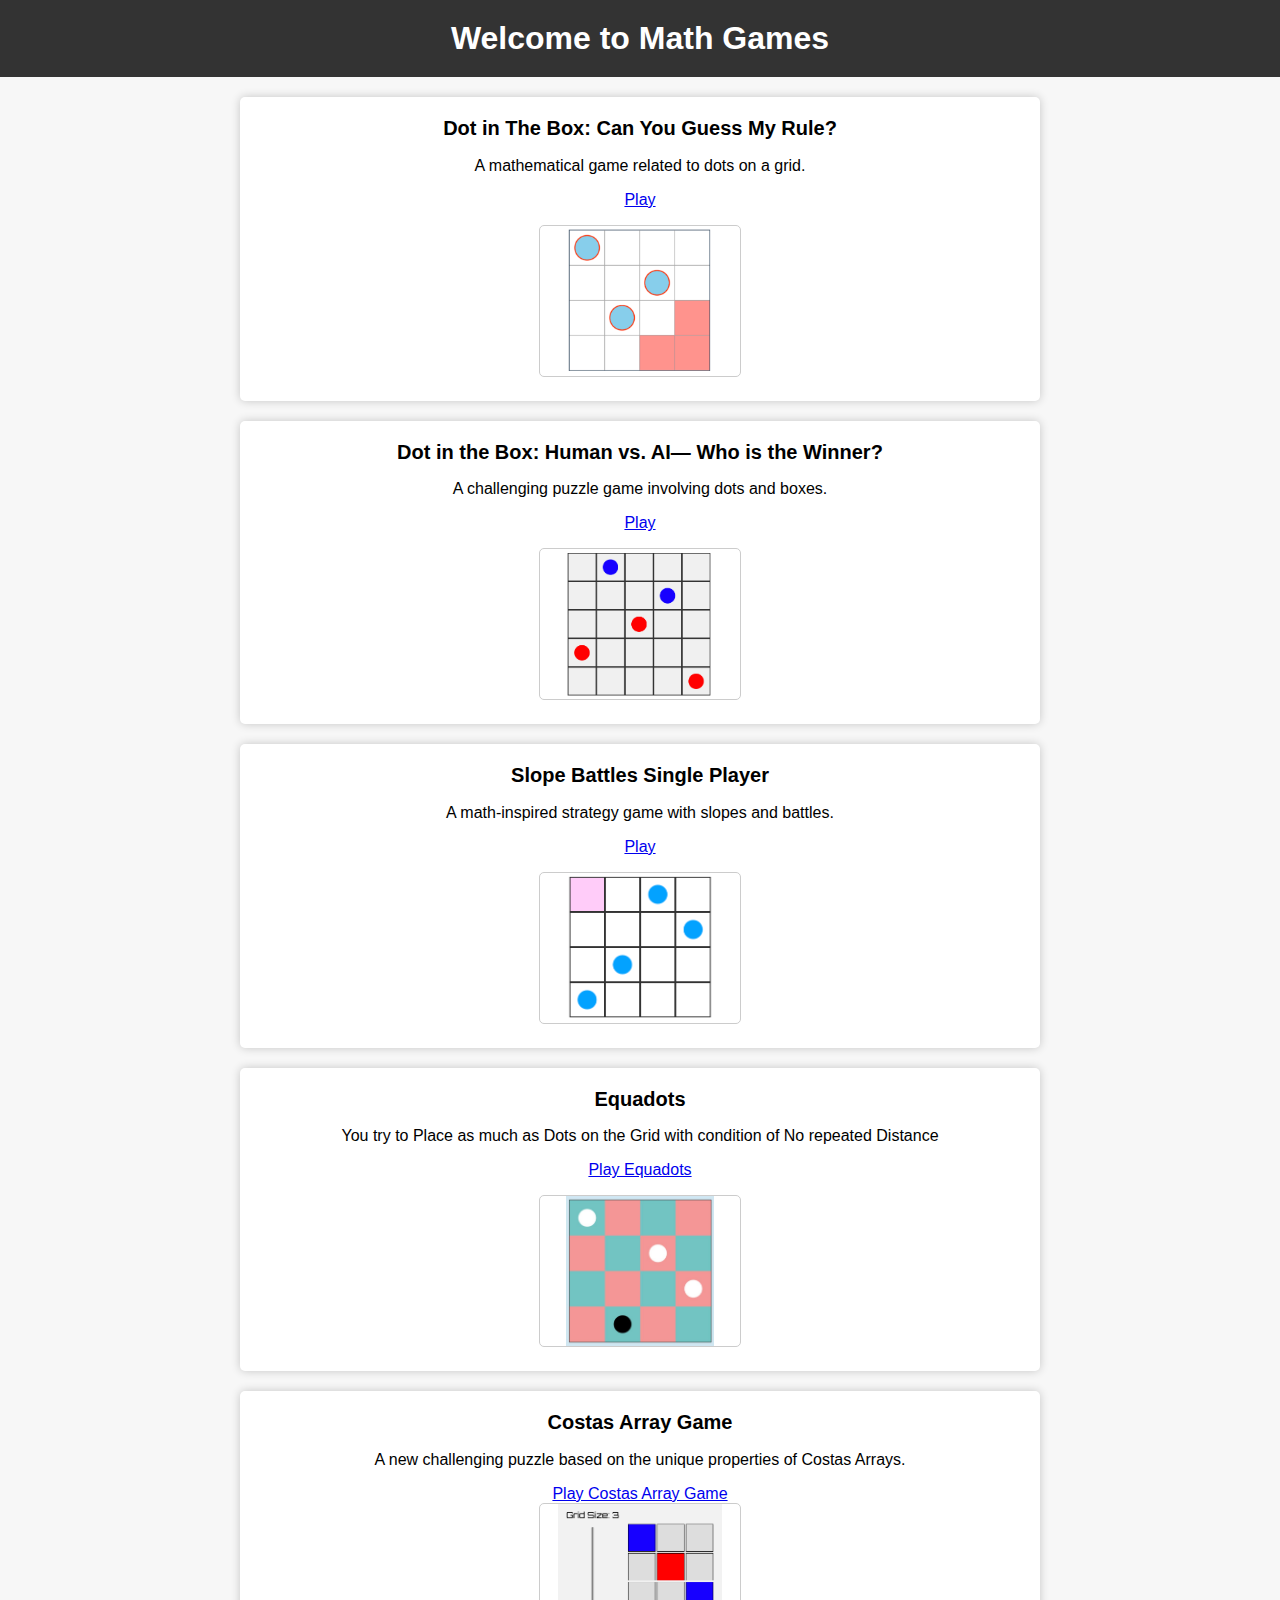
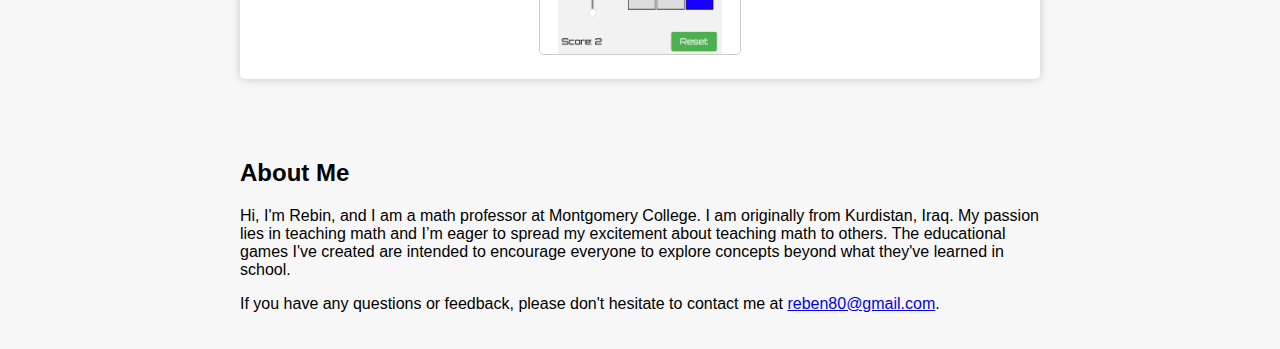
==== index.html @ d3ee6413 "Update index.html" ====
<!DOCTYPE html>
<html>
<head>
    <title>Math Games</title>
    <style>
        body {
            font-family: Arial, sans-serif;
            background-color: #f7f7f7;
            margin: 0;
            padding: 0;
        }

        header {
            background-color: #333;
            color: #fff;
            text-align: center;
            padding: 20px 0;
        }

        h1 {
            margin: 0;
        }

        .container {
            max-width: 800px;
            margin: 0 auto;
            padding: 20px;
        }

        .game {
            background-color: #fff;
            padding: 20px;
            border-radius: 5px;
            box-shadow: 0 0 10px rgba(0, 0, 0, 0.2);
            text-align: center;
            margin-bottom: 20px;
            transition: transform 0.3s;
        }

        .game:hover {
            transform: translateY(-5px);
        }

        .game h2 {
            font-size: 20px;
            margin-top: 0;
        }

        .game p {
            font-size: 16px;
        }

        .screenshot {
            width: 200px; /* Set a fixed width for all images */
            height: 150px; /* Set a fixed height for all images */
            object-fit: contain; /* Maintain aspect ratio and fit within the specified size */
            border: 1px solid #ccc;
            border-radius: 5px;
        }

        .about-me {
            background-color: #fff;
            padding: 20px;
            border-radius: 5px;
            box-shadow: 0 0 10px rgba(0, 0, 0, 0.2);
            text-align: center;
            margin-bottom: 20px;
        }
    </style>
</head>
<body>
    <header>
        <h1>Welcome to Math Games</h1>
    </header>

    <div class="container">
        <div class="game">
            <h2> Dot in The Box: Can You Guess My Rule?</h2>
            <p>A mathematical game related to dots on a grid.</p>
            <p><a href="https://reben80.github.io/DOTintBoxMax/">Play</a></p>
            <img src="screenshot_dotintboxmax.jpg" alt="Screenshot of DOTintBoxMax" class="screenshot">
        </div>
        
        <div class="game">
            <h2>Dot in the Box: Human vs. AI— Who is the Winner? </h2>
            <p>A challenging puzzle game involving dots and boxes.</p>
            <p><a href="https://reben80.github.io/DotsInBox/">Play </a></p>
            <img src="screenshot_dotsinbox.jpg" alt="Screenshot of DotsInBox" class="screenshot">
        </div>

        <div class="game">
            <h2>Slope Battles Single Player</h2>
            <p>A math-inspired strategy game with slopes and battles.</p>
            <p><a href="https://reben80.github.io/SlopeBattles/">Play </a></p>
            <img src="screenshot_slopebattles.jpg" alt="Screenshot of Slope Battles Single Player" class="screenshot">
        </div>
    
     <div class="game">
            <h2>Equadots  </h2>
            <p>You try to Place as much as Dots on the Grid with condition of No repeated Distance</p>
            <p><a href="https://reben80.github.io/Dquadots/">Play Equadots</a></p>
            <img src="equadots.JPG" alt="Single Player" class="screenshot">
        </div>

    <div class="game">
            <h2>Costas Array Game</h2>
            <p>A new challenging puzzle based on the unique properties of Costas Arrays.</p>
             <a href="costas-array-game.html">Play Costas Array Game</a>
            <!-- Optionally, add a screenshot -->
            <div>
            <img src="costasarray.jpg" alt="Screenshot of Costas Array Game" class="screenshot">
            </div>
        </div>
    </div>
    <div class="about-me-box">
            <div class="container">
                <h2>About Me</h2>
                <p>Hi, I'm Rebin, and I am a math professor at Montgomery College. I am originally from Kurdistan, Iraq. 
                    My passion lies in teaching math and I’m eager to spread my excitement about teaching math to others. 
                    The educational games I've created are intended to encourage everyone to explore concepts beyond what they've learned in school.</p>
                <p>If you have any questions or feedback, please don't hesitate to contact me at <a href="reben80@gmail.com">reben80@gmail.com</a>.</p>

        </div>
</body>
</html>
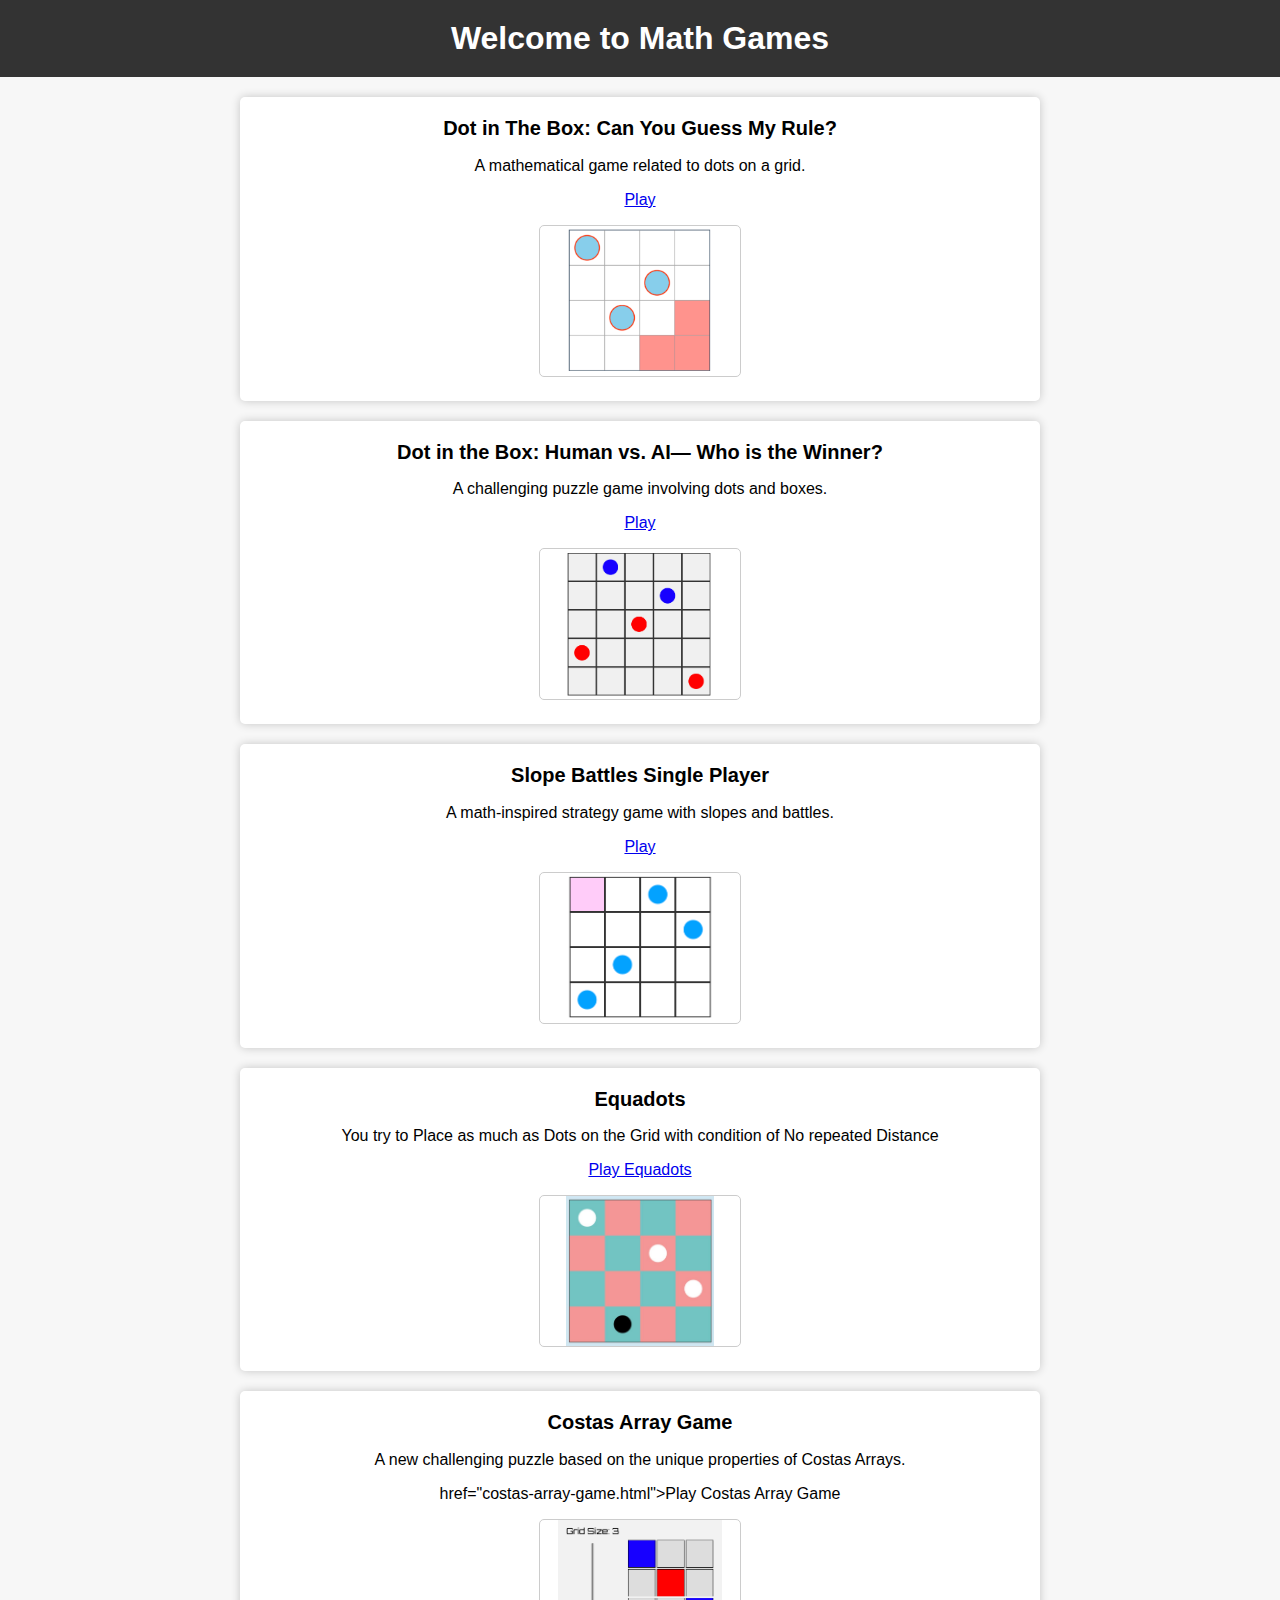
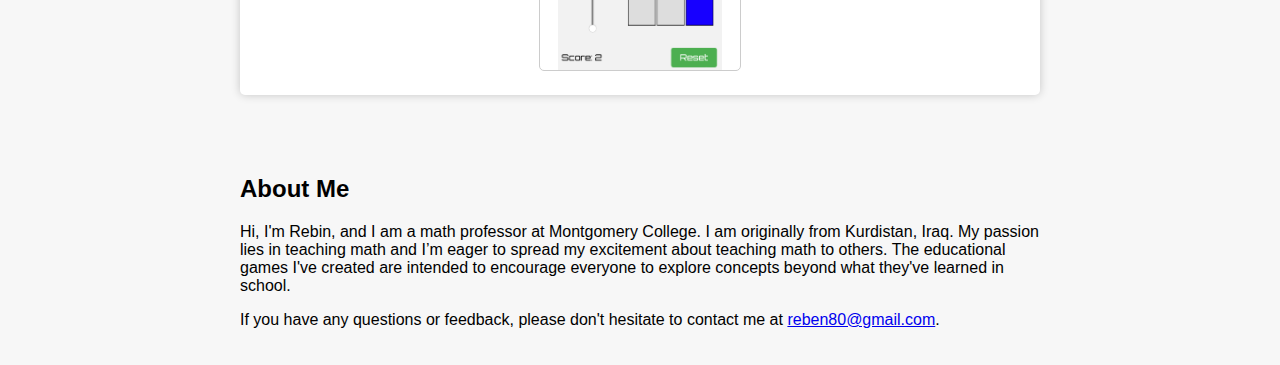
==== commit 741628f1: "Update index.html" ====
--- a/index.html
+++ b/index.html
@@ -105,7 +105,7 @@
     <div class="game">
             <h2>Costas Array Game</h2>
             <p>A new challenging puzzle based on the unique properties of Costas Arrays.</p>
-             <a href="costas-array-game.html">Play Costas Array Game</a>
+             <p></p> href="costas-array-game.html">Play Costas Array Game</p>
             <!-- Optionally, add a screenshot -->
             <div>
             <img src="costasarray.jpg" alt="Screenshot of Costas Array Game" class="screenshot">
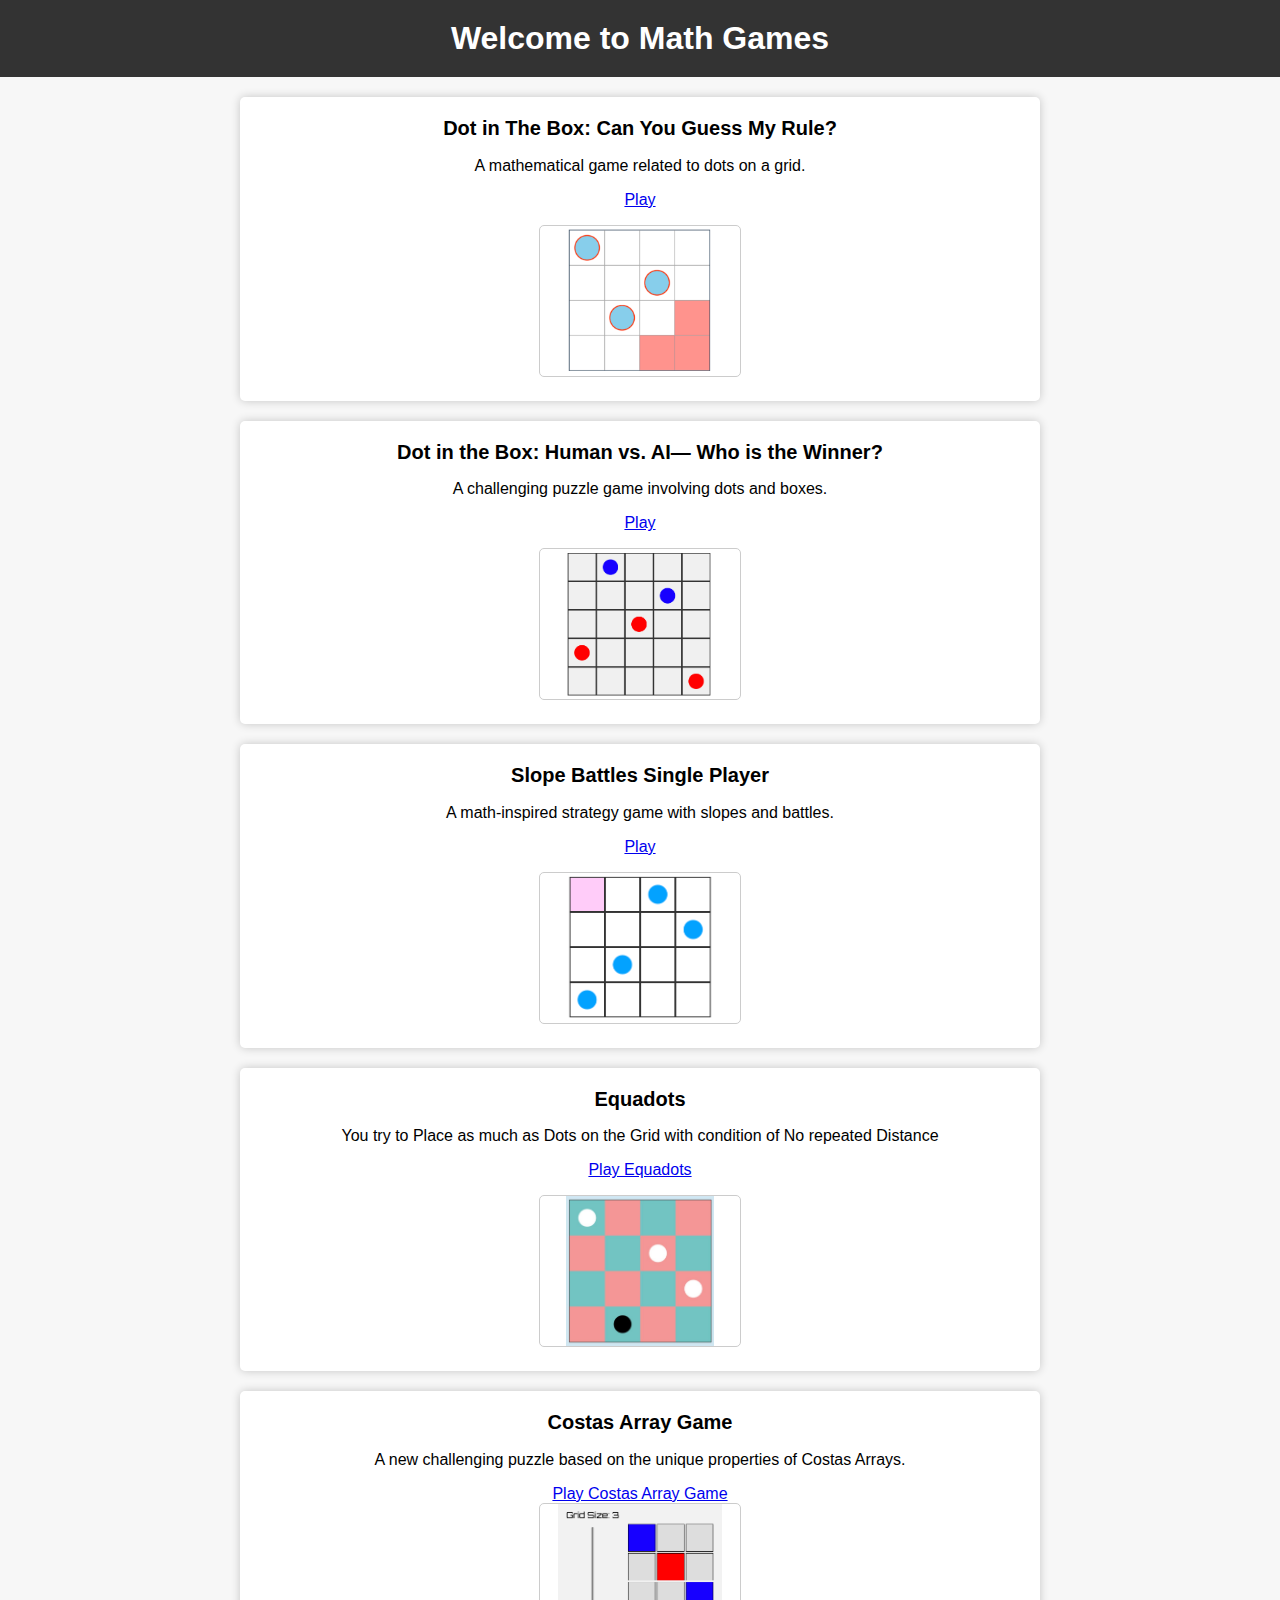
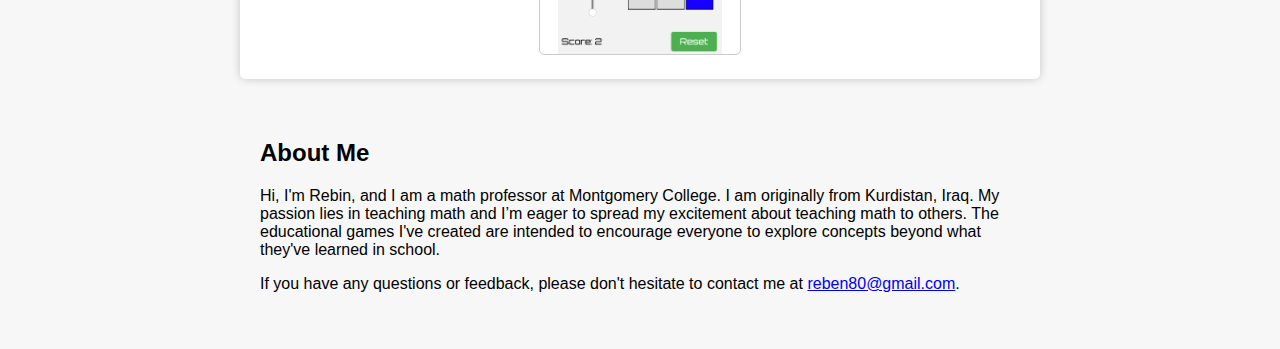
==== commit 0fe4990e: "Update index.html" ====
--- a/index.html
+++ b/index.html
@@ -103,15 +103,14 @@
         </div>
 
     <div class="game">
-            <h2>Costas Array Game</h2>
-            <p>A new challenging puzzle based on the unique properties of Costas Arrays.</p>
-             <p></p> href="costas-array-game.html">Play Costas Array Game</p>
-            <!-- Optionally, add a screenshot -->
-            <div>
-            <img src="costasarray.jpg" alt="Screenshot of Costas Array Game" class="screenshot">
-            </div>
-        </div>
+    <h2>Costas Array Game</h2>
+    <p>A new challenging puzzle based on the unique properties of Costas Arrays.</p>
+    <a href="costas-array-game.html">Play Costas Array Game</a>
+    <div class="game-image">
+        <img src="costasarray.jpg" alt="Screenshot of Costas Array Game" class="screenshot">
     </div>
+</div>
+
     <div class="about-me-box">
             <div class="container">
                 <h2>About Me</h2>
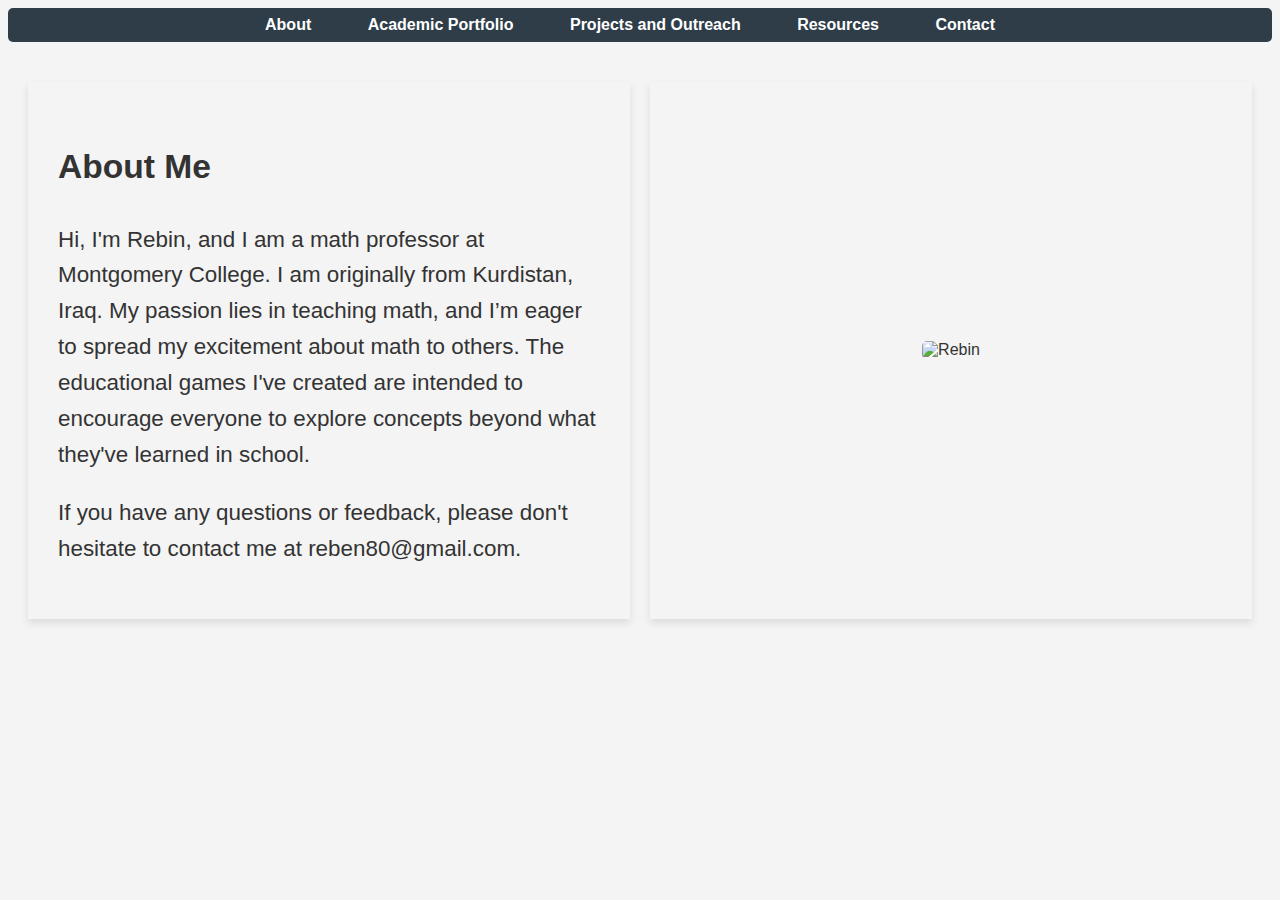
==== commit 653c0db0: "Add files via upload" ====
--- a/index.html
+++ b/index.html
@@ -1,124 +1,53 @@
 <!DOCTYPE html>
 <html>
 <head>
-    <title>Math Games</title>
-    <style>
-        body {
-            font-family: Arial, sans-serif;
-            background-color: #f7f7f7;
-            margin: 0;
-            padding: 0;
-        }
-
-        header {
-            background-color: #333;
-            color: #fff;
-            text-align: center;
-            padding: 20px 0;
-        }
-
-        h1 {
-            margin: 0;
-        }
-
-        .container {
-            max-width: 800px;
-            margin: 0 auto;
-            padding: 20px;
-        }
-
-        .game {
-            background-color: #fff;
-            padding: 20px;
-            border-radius: 5px;
-            box-shadow: 0 0 10px rgba(0, 0, 0, 0.2);
-            text-align: center;
-            margin-bottom: 20px;
-            transition: transform 0.3s;
-        }
-
-        .game:hover {
-            transform: translateY(-5px);
-        }
-
-        .game h2 {
-            font-size: 20px;
-            margin-top: 0;
-        }
-
-        .game p {
-            font-size: 16px;
-        }
-
-        .screenshot {
-            width: 200px; /* Set a fixed width for all images */
-            height: 150px; /* Set a fixed height for all images */
-            object-fit: contain; /* Maintain aspect ratio and fit within the specified size */
-            border: 1px solid #ccc;
-            border-radius: 5px;
-        }
-
-        .about-me {
-            background-color: #fff;
-            padding: 20px;
-            border-radius: 5px;
-            box-shadow: 0 0 10px rgba(0, 0, 0, 0.2);
-            text-align: center;
-            margin-bottom: 20px;
-        }
-    </style>
+    <title>Rebin - Math Professor</title>
+    <link rel="stylesheet" type="text/css" href="style.css">
 </head>
 <body>
     <header>
-        <h1>Welcome to Math Games</h1>
+        <nav>
+            <ul>
+                <li><a href="index.html">About</a></li>
+                <li class="dropdown">
+                    <a href="javascript:void(0)">Academic Portfolio</a>
+                    <div class="dropdown-content">
+                        <a href="cv.html">Curriculum Vitae (CV)</a>
+                        <a href="teaching_philosophy.html">Teaching Philosophy</a>
+                        <a href="publications.html">Publications</a>
+                        <a href="https://github.com/Reben80" target="_blank">Repositories</a>
+                    </div>
+                </li>
+                <li class="dropdown">
+                    <a href="javascript:void(0)">Projects and Outreach</a>
+                    <div class="dropdown-content">
+                        <a href="games/">Mathematical Game</a>
+                        <a href="#blog">Blog</a>
+                    </div>
+                </li>
+                <li class="dropdown">
+                    <a href="javascript:void(0)">Resources</a>
+                    <div class="dropdown-content">
+                        <!-- Add links to your teaching resources and recommended readings here -->
+                        <a href="#resources">Teaching Resources</a>
+                        <a href="#readings">Recommended Readings</a>
+                    </div>
+                </li>
+                <!-- Gallery and Contact can be single items if they do not have submenus -->
+                <!-- Add Gallery here if you decide to include it -->
+                <li><a href="#contact">Contact</a></li>
+            </ul>
+        </nav>
     </header>
-
-    <div class="container">
-        <div class="game">
-            <h2> Dot in The Box: Can You Guess My Rule?</h2>
-            <p>A mathematical game related to dots on a grid.</p>
-            <p><a href="https://reben80.github.io/DOTintBoxMax/">Play</a></p>
-            <img src="screenshot_dotintboxmax.jpg" alt="Screenshot of DOTintBoxMax" class="screenshot">
+    <div class="content-container">
+        <div class="text-panel">
+            <h2>About Me</h2>
+            <p>Hi, I'm Rebin, and I am a math professor at Montgomery College. I am originally from Kurdistan, Iraq. My passion lies in teaching math, and I’m eager to spread my excitement about math to others. The educational games I've created are intended to encourage everyone to explore concepts beyond what they've learned in school.</p>
+            <p>If you have any questions or feedback, please don't hesitate to contact me at reben80@gmail.com.</p>
         </div>
-        
-        <div class="game">
-            <h2>Dot in the Box: Human vs. AI— Who is the Winner? </h2>
-            <p>A challenging puzzle game involving dots and boxes.</p>
-            <p><a href="https://reben80.github.io/DotsInBox/">Play </a></p>
-            <img src="screenshot_dotsinbox.jpg" alt="Screenshot of DotsInBox" class="screenshot">
+        <div class="image-panel">
+            <img src="IMG_5351.jpg" alt="Rebin" class="profile-image">
         </div>
-
-        <div class="game">
-            <h2>Slope Battles Single Player</h2>
-            <p>A math-inspired strategy game with slopes and battles.</p>
-            <p><a href="https://reben80.github.io/SlopeBattles/">Play </a></p>
-            <img src="screenshot_slopebattles.jpg" alt="Screenshot of Slope Battles Single Player" class="screenshot">
-        </div>
-    
-     <div class="game">
-            <h2>Equadots  </h2>
-            <p>You try to Place as much as Dots on the Grid with condition of No repeated Distance</p>
-            <p><a href="https://reben80.github.io/Dquadots/">Play Equadots</a></p>
-            <img src="equadots.JPG" alt="Single Player" class="screenshot">
-        </div>
-
-    <div class="game">
-    <h2>Costas Array Game</h2>
-    <p>A new challenging puzzle based on the unique properties of Costas Arrays.</p>
-    <a href="costas-array-game.html">Play Costas Array Game</a>
-    <div class="game-image">
-        <img src="costasarray.jpg" alt="Screenshot of Costas Array Game" class="screenshot">
     </div>
-</div>
-
-    <div class="about-me-box">
-            <div class="container">
-                <h2>About Me</h2>
-                <p>Hi, I'm Rebin, and I am a math professor at Montgomery College. I am originally from Kurdistan, Iraq. 
-                    My passion lies in teaching math and I’m eager to spread my excitement about teaching math to others. 
-                    The educational games I've created are intended to encourage everyone to explore concepts beyond what they've learned in school.</p>
-                <p>If you have any questions or feedback, please don't hesitate to contact me at <a href="reben80@gmail.com">reben80@gmail.com</a>.</p>
-
-        </div>
 </body>
 </html>
--- a/style.css
+++ b/style.css
@@ -0,0 +1,136 @@
+/* Base styles */
+
+/* Flexible grid layout */
+.content-container {
+    display: flex;
+    flex-wrap: wrap; /* Allows items to wrap onto the next line on small screens */
+    padding: 20px;
+    margin-top: 20px;
+}
+
+.text-panel, .image-panel {
+    box-shadow: 0 4px 8px rgba(0, 0, 0, 0.1);
+    padding: 30px; /* Increased padding */
+    flex: 1;
+}
+
+.text-panel {
+    margin-right: 20px; /* Add space between the text panel and the image panel */
+    font-size: 1.4em; /* Responsive font size */
+    line-height: 1.6;
+}
+
+.image-panel {
+    /* Center the image within the panel */
+    display: flex;
+    justify-content: center;
+    align-items: center;
+}
+
+.profile-image {
+    max-width: 100%; /* Image can fill the entire width of the image panel */
+    height: auto;
+    border-radius: 5px;
+}
+
+/* Styles for the header */
+header {
+    background-color: #2E3D48; /* A softer dark blue */
+    color: white;
+    padding: 0.5em 0;
+    border-radius: 5px; /* Soft rounded corners */
+}
+
+header nav ul {
+    list-style: none;
+    text-align: center;
+    padding: 0;
+    margin: 0;
+}
+
+header nav ul li {
+    display: inline;
+    margin-right: 20px;
+    position: relative; /* Position relative for absolute positioning of dropdown */
+}
+
+header nav ul li a {
+    color: white;
+    text-decoration: none;
+    font-weight: bold;
+    padding: 12px 16px; /* Add padding for larger clickable area */
+}
+
+header nav ul li a:hover, header nav ul li:hover > a {
+    color: #FFD700; /* A gold color for hover */
+    text-decoration: none;
+}
+
+/* Dropdown Styles */
+header nav ul li.dropdown {
+    position: relative;
+}
+
+header nav .dropdown-content {
+    display: none;
+    position: absolute;
+    left: 0; /* Align to the left edge of the parent list item */
+    top: 100%; /* Position directly below the parent list item */
+    background-color: black; /* Black background for dropdown */
+    min-width: 160px;
+    box-shadow: 0px 8px 16px 0px rgba(0,0,0,0.2);
+    z-index: 1;
+    border-radius: 5px;
+}
+
+header nav .dropdown-content a {
+    color: white; /* White text color for dropdown links */
+    padding: 12px 16px;
+    text-decoration: none;
+    display: block;
+}
+
+header nav ul li:hover .dropdown-content {
+    display: block;
+}
+
+header nav .dropdown-content a:hover {
+    background-color: #FFD700; /* Yellow background on hover */
+    color: black; /* Change text color on hover */
+}
+
+/* Body and main container styles */
+body {
+    font-family: Arial, sans-serif; /* Consistent font throughout the site */
+    color: #333333; /* A dark grey for text */
+    background-color: #f4f4f4; /* A light grey background */
+}
+
+/* Media Queries */
+@media (max-width: 1000px) {
+    header nav ul li {
+        display: block;
+        margin: 5px 0; /* Stack the menu items */
+    }
+
+    .content-container {
+        flex-direction: column; /* Stack the flex items */
+    }
+
+    .text-panel, .image-panel {
+        /* Full width on small screens, with adjusted padding for indentation */
+        width: 100%;
+        padding: 20px;
+        margin-right: 0;
+        margin-bottom: 20px;
+    }
+
+    .text-panel {
+        /* Larger text for readability on small screens */
+        font-size: 1.2em;
+    }
+
+    header nav .dropdown-content {
+        position: static; /* Dropdowns should also be full-width and static positioned */
+    }
+}
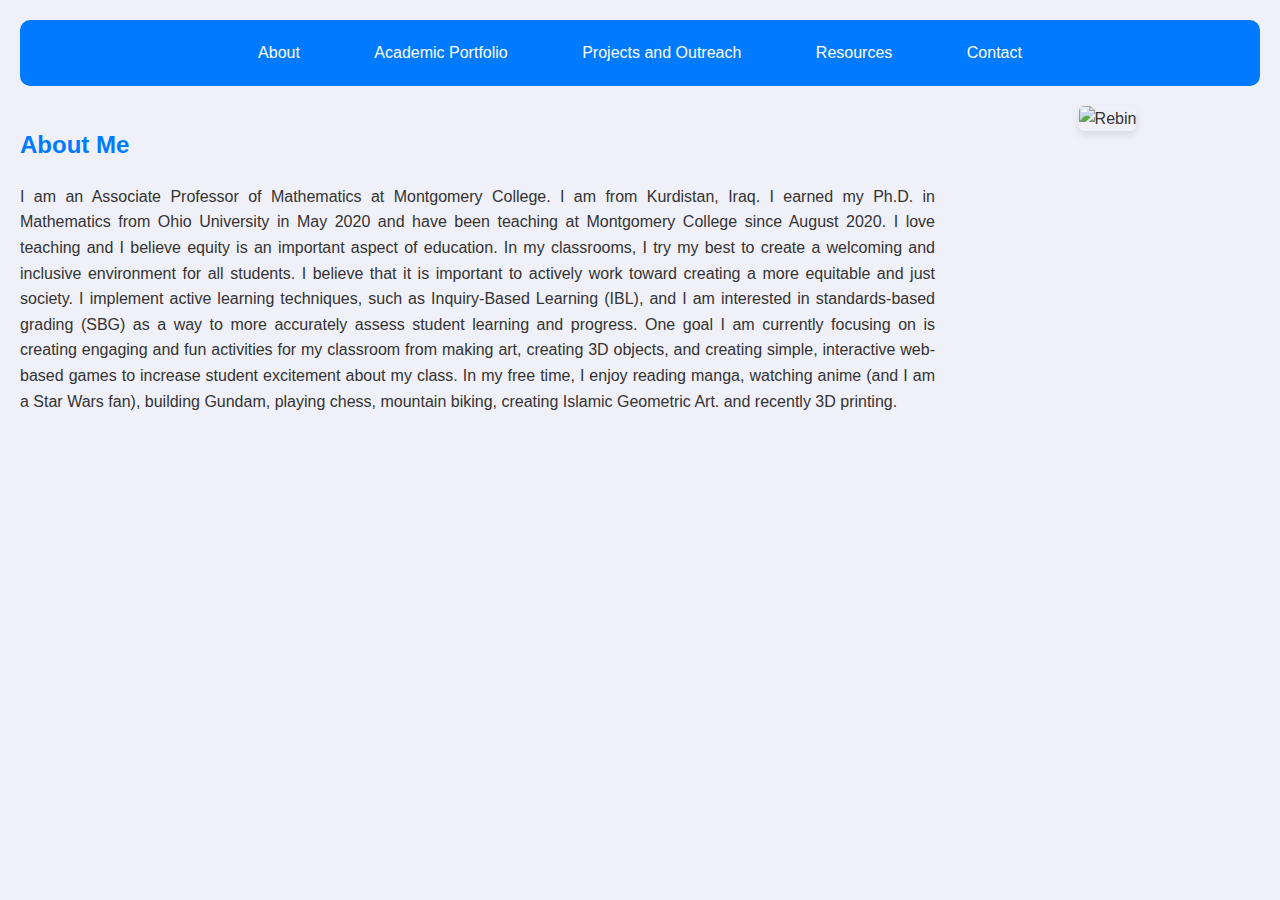
==== commit f5f09ed1: "Update index.html" ====
--- a/index.html
+++ b/index.html
@@ -1,7 +1,7 @@
 <!DOCTYPE html>
 <html>
 <head>
-    <title>Rebin - Math Professor</title>
+    <title>Rebin Muhammad</title>
     <link rel="stylesheet" type="text/css" href="style.css">
 </head>
 <body>
@@ -42,8 +42,7 @@
     <div class="content-container">
         <div class="text-panel">
             <h2>About Me</h2>
-            <p>Hi, I'm Rebin, and I am a math professor at Montgomery College. I am originally from Kurdistan, Iraq. My passion lies in teaching math, and I’m eager to spread my excitement about math to others. The educational games I've created are intended to encourage everyone to explore concepts beyond what they've learned in school.</p>
-            <p>If you have any questions or feedback, please don't hesitate to contact me at reben80@gmail.com.</p>
+            <p> I am an Associate Professor of Mathematics at Montgomery College. I am from Kurdistan, Iraq. I earned my Ph.D. in Mathematics from Ohio University in May 2020 and have been teaching at Montgomery College since August 2020. I love teaching and I believe equity is an important aspect of education. In my classrooms, I try my best to create a welcoming and inclusive environment for all students. I believe that it is important to actively work toward creating a more equitable and just society. I implement active learning techniques, such as Inquiry-Based Learning (IBL), and I am interested in standards-based grading (SBG) as a way to more accurately assess student learning and progress. One goal I am currently focusing on is creating engaging and fun activities for my classroom from making art, creating 3D objects, and creating simple, interactive web-based games to increase student excitement about my class.  In my free time, I enjoy reading manga, watching anime (and I am a Star Wars fan), building Gundam, playing chess, mountain biking, creating Islamic Geometric Art. and recently 3D printing. </p>
         </div>
         <div class="image-panel">
             <img src="IMG_5351.jpg" alt="Rebin" class="profile-image">
--- a/style.css
+++ b/style.css
@@ -1,136 +1,117 @@
-/* Base styles */
-
-/* Flexible grid layout */
-.content-container {
-    display: flex;
-    flex-wrap: wrap; /* Allows items to wrap onto the next line on small screens */
-    padding: 20px;
-    margin-top: 20px;
+/* Base Styles */
+body {
+  font-family: 'Segoe UI', Tahoma, Geneva, Verdana, sans-serif;
+  line-height: 1.6;
+  margin: 0; 
+  padding: 20px;
+  color: #333;
+  background: #f0f0f9;
 }
 
-.text-panel, .image-panel {
-    box-shadow: 0 4px 8px rgba(0, 0, 0, 0.1);
-    padding: 30px; /* Increased padding */
-    flex: 1;
+/* Header */
+header {
+  background-color: #007bff;
+  color: #ffffff;
+  padding: 20px 0;
+  text-align: center;
+  border-radius: 10px; /* Rounded corners for the header */
+}
+
+/* Navigation */
+nav ul { 
+  list-style: none;
+  margin: 0; 
+  padding: 0;
+  text-align: center;
+}
+
+nav ul li {
+  display: inline-block;
+  margin: 0 20px;
+}
+
+nav a {
+  color: #ffffff;
+  text-decoration: none;
+  padding: 10px 15px;
+  transition: background-color 0.3s ease-out, color 0.3s ease-out;
+}
+
+nav a:hover, nav a:focus {
+  background-color: #0056b3;
+  color: #ffffff;
+  border-radius: 5px; /* Rounded corners for links */
+}
+
+/* Dropdown Menus */
+.dropdown {
+  position: relative; 
+  display: inline-block;
+}
+
+.dropdown-content {
+  display: none;
+  position: absolute;
+  background-color: #f9f9f9;
+  min-width: 160px;
+  box-shadow: 0px 8px 16px 0px rgba(0,0,0,0.2);
+  z-index: 1;
+  border-radius: 5px; /* Rounded corners for dropdown */
+}
+
+.dropdown-content a {
+  color: #333;
+  padding: 12px 16px;
+  text-decoration: none;
+  display: block;
+  transition: background-color 0.2s ease-in-out, color 0.2s ease-in-out; /* Smooth transition for hover */
+}
+
+.dropdown-content a:hover {
+  background-color: #f1f1f1;
+  color: #0056b3; /* Ensures text remains readable and stands out */
+}
+
+.dropdown:hover .dropdown-content {
+  display: block;
+}
+
+/* Content Area */
+.content-container {
+  display: flex;
+  justify-content: space-between;
+  margin-top: 20px;
 }
 
 .text-panel {
-    margin-right: 20px; /* Add space between the text panel and the image panel */
-    font-size: 1.4em; /* Responsive font size */
-    line-height: 1.6;
+  flex: 3;
+  padding-right: 20px;
 }
 
 .image-panel {
-    /* Center the image within the panel */
-    display: flex;
-    justify-content: center;
-    align-items: center;
+  flex: 1;
+  text-align: center;
 }
 
 .profile-image {
-    max-width: 100%; /* Image can fill the entire width of the image panel */
-    height: auto;
-    border-radius: 5px;
+  max-width: 100%;
+  height: auto;
+  border-radius: 5px;
+  box-shadow: 0 4px 8px rgba(0,0,0,0.1);
+  transition: transform 0.3s ease;
 }
 
-/* Styles for the header */
-header {
-    background-color: #2E3D48; /* A softer dark blue */
-    color: white;
-    padding: 0.5em 0;
-    border-radius: 5px; /* Soft rounded corners */
+.profile-image:hover {
+  transform: scale(1.05);
 }
 
-header nav ul {
-    list-style: none;
-    text-align: center;
-    padding: 0;
-    margin: 0;
+/* Enhancements */
+h2 {
+  color: #007bff;
+  margin-bottom: 20px;
 }
 
-header nav ul li {
-    display: inline;
-    margin-right: 20px;
-    position: relative; /* Position relative for absolute positioning of dropdown */
+p {
+  text-align: justify;
+  margin-bottom: 20px;
 }
-
-header nav ul li a {
-    color: white;
-    text-decoration: none;
-    font-weight: bold;
-    padding: 12px 16px; /* Add padding for larger clickable area */
-}
-
-header nav ul li a:hover, header nav ul li:hover > a {
-    color: #FFD700; /* A gold color for hover */
-    text-decoration: none;
-}
-
-/* Dropdown Styles */
-header nav ul li.dropdown {
-    position: relative;
-}
-
-header nav .dropdown-content {
-    display: none;
-    position: absolute;
-    left: 0; /* Align to the left edge of the parent list item */
-    top: 100%; /* Position directly below the parent list item */
-    background-color: black; /* Black background for dropdown */
-    min-width: 160px;
-    box-shadow: 0px 8px 16px 0px rgba(0,0,0,0.2);
-    z-index: 1;
-    border-radius: 5px;
-}
-
-header nav .dropdown-content a {
-    color: white; /* White text color for dropdown links */
-    padding: 12px 16px;
-    text-decoration: none;
-    display: block;
-}
-
-header nav ul li:hover .dropdown-content {
-    display: block;
-}
-
-header nav .dropdown-content a:hover {
-    background-color: #FFD700; /* Yellow background on hover */
-    color: black; /* Change text color on hover */
-}
-
-/* Body and main container styles */
-body {
-    font-family: Arial, sans-serif; /* Consistent font throughout the site */
-    color: #333333; /* A dark grey for text */
-    background-color: #f4f4f4; /* A light grey background */
-}
-
-/* Media Queries */
-@media (max-width: 1000px) {
-    header nav ul li {
-        display: block;
-        margin: 5px 0; /* Stack the menu items */
-    }
-
-    .content-container {
-        flex-direction: column; /* Stack the flex items */
-    }
-
-    .text-panel, .image-panel {
-        /* Full width on small screens, with adjusted padding for indentation */
-        width: 100%;
-        padding: 20px;
-        margin-right: 0;
-        margin-bottom: 20px;
-    }
-
-    .text-panel {
-        /* Larger text for readability on small screens */
-        font-size: 1.2em;
-    }
-
-    header nav .dropdown-content {
-        position: static; /* Dropdowns should also be full-width and static positioned */
-    }
-}
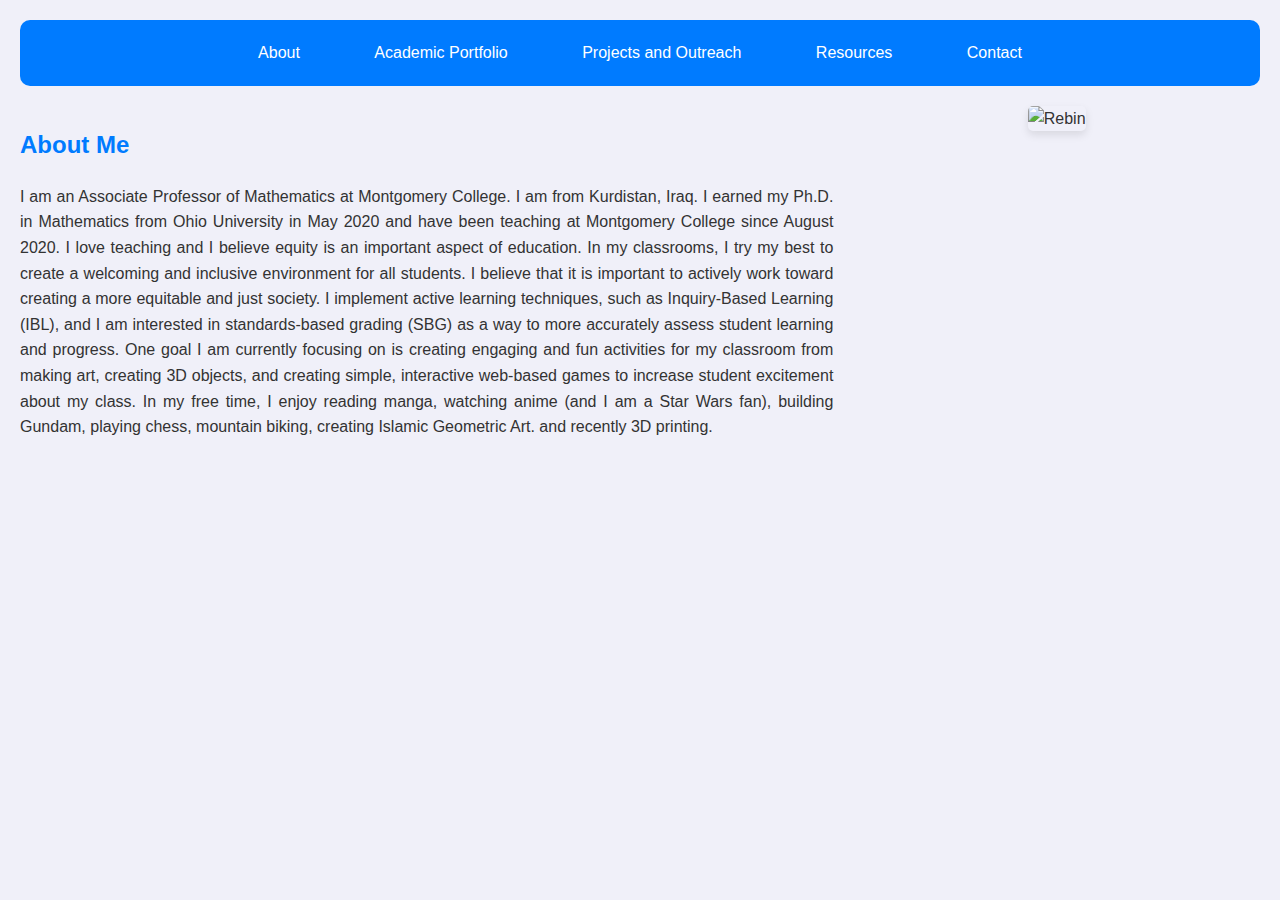
==== commit 406c162a: "Update index.html" ====
--- a/index.html
+++ b/index.html
@@ -22,7 +22,7 @@
                     <a href="javascript:void(0)">Projects and Outreach</a>
                     <div class="dropdown-content">
                         <a href="games/">Mathematical Game</a>
-                        <a href="#blog">Blog</a>
+                        <a href="https://igpadventure.wordpress.com">Blog</a>
                     </div>
                 </li>
                 <li class="dropdown">
@@ -45,7 +45,7 @@
             <p> I am an Associate Professor of Mathematics at Montgomery College. I am from Kurdistan, Iraq. I earned my Ph.D. in Mathematics from Ohio University in May 2020 and have been teaching at Montgomery College since August 2020. I love teaching and I believe equity is an important aspect of education. In my classrooms, I try my best to create a welcoming and inclusive environment for all students. I believe that it is important to actively work toward creating a more equitable and just society. I implement active learning techniques, such as Inquiry-Based Learning (IBL), and I am interested in standards-based grading (SBG) as a way to more accurately assess student learning and progress. One goal I am currently focusing on is creating engaging and fun activities for my classroom from making art, creating 3D objects, and creating simple, interactive web-based games to increase student excitement about my class.  In my free time, I enjoy reading manga, watching anime (and I am a Star Wars fan), building Gundam, playing chess, mountain biking, creating Islamic Geometric Art. and recently 3D printing. </p>
         </div>
         <div class="image-panel">
-            <img src="IMG_5351.jpg" alt="Rebin" class="profile-image">
+    <img src="IMG_5351.jpg" alt="Rebin" class="profile-image" style="width:500px; height:auto;">
         </div>
     </div>
 </body>
--- a/style.css
+++ b/style.css
@@ -2,7 +2,7 @@
 body {
   font-family: 'Segoe UI', Tahoma, Geneva, Verdana, sans-serif;
   line-height: 1.6;
-  margin: 0; 
+  margin: 0;
   padding: 20px;
   color: #333;
   background: #f0f0f9;
@@ -14,41 +14,37 @@
   color: #ffffff;
   padding: 20px 0;
   text-align: center;
-  border-radius: 10px; /* Rounded corners for the header */
+  border-radius: 10px;
 }
 
 /* Navigation */
-nav ul { 
+nav ul {
   list-style: none;
-  margin: 0; 
+  margin: 0;
   padding: 0;
   text-align: center;
 }
-
 nav ul li {
   display: inline-block;
   margin: 0 20px;
 }
-
 nav a {
   color: #ffffff;
   text-decoration: none;
   padding: 10px 15px;
   transition: background-color 0.3s ease-out, color 0.3s ease-out;
 }
-
 nav a:hover, nav a:focus {
   background-color: #0056b3;
   color: #ffffff;
-  border-radius: 5px; /* Rounded corners for links */
+  border-radius: 5px;
 }
 
 /* Dropdown Menus */
 .dropdown {
-  position: relative; 
+  position: relative;
   display: inline-block;
 }
-
 .dropdown-content {
   display: none;
   position: absolute;
@@ -56,22 +52,19 @@
   min-width: 160px;
   box-shadow: 0px 8px 16px 0px rgba(0,0,0,0.2);
   z-index: 1;
-  border-radius: 5px; /* Rounded corners for dropdown */
+  border-radius: 5px;
 }
-
 .dropdown-content a {
   color: #333;
   padding: 12px 16px;
   text-decoration: none;
   display: block;
-  transition: background-color 0.2s ease-in-out, color 0.2s ease-in-out; /* Smooth transition for hover */
+  transition: background-color 0.2s ease-in-out, color 0.2s ease-in-out;
 }
-
 .dropdown-content a:hover {
   background-color: #f1f1f1;
-  color: #0056b3; /* Ensures text remains readable and stands out */
+  color: #0056b3;
 }
-
 .dropdown:hover .dropdown-content {
   display: block;
 }
@@ -82,25 +75,21 @@
   justify-content: space-between;
   margin-top: 20px;
 }
-
 .text-panel {
   flex: 3;
   padding-right: 20px;
 }
-
 .image-panel {
-  flex: 1;
+  flex: 1.5; /* Adjusted for larger image space */
   text-align: center;
 }
-
 .profile-image {
-  max-width: 100%;
+  max-width: 100%; /* Maintains responsiveness */
   height: auto;
   border-radius: 5px;
   box-shadow: 0 4px 8px rgba(0,0,0,0.1);
   transition: transform 0.3s ease;
 }
-
 .profile-image:hover {
   transform: scale(1.05);
 }
@@ -110,8 +99,14 @@
   color: #007bff;
   margin-bottom: 20px;
 }
-
 p {
   text-align: justify;
   margin-bottom: 20px;
 }
+
+/* Responsive Image Adjustment */
+@media (min-width: 768px) {
+  .profile-image {
+    max-width: 120%; /* Adjust for larger display on wider screens */
+  }
+}
